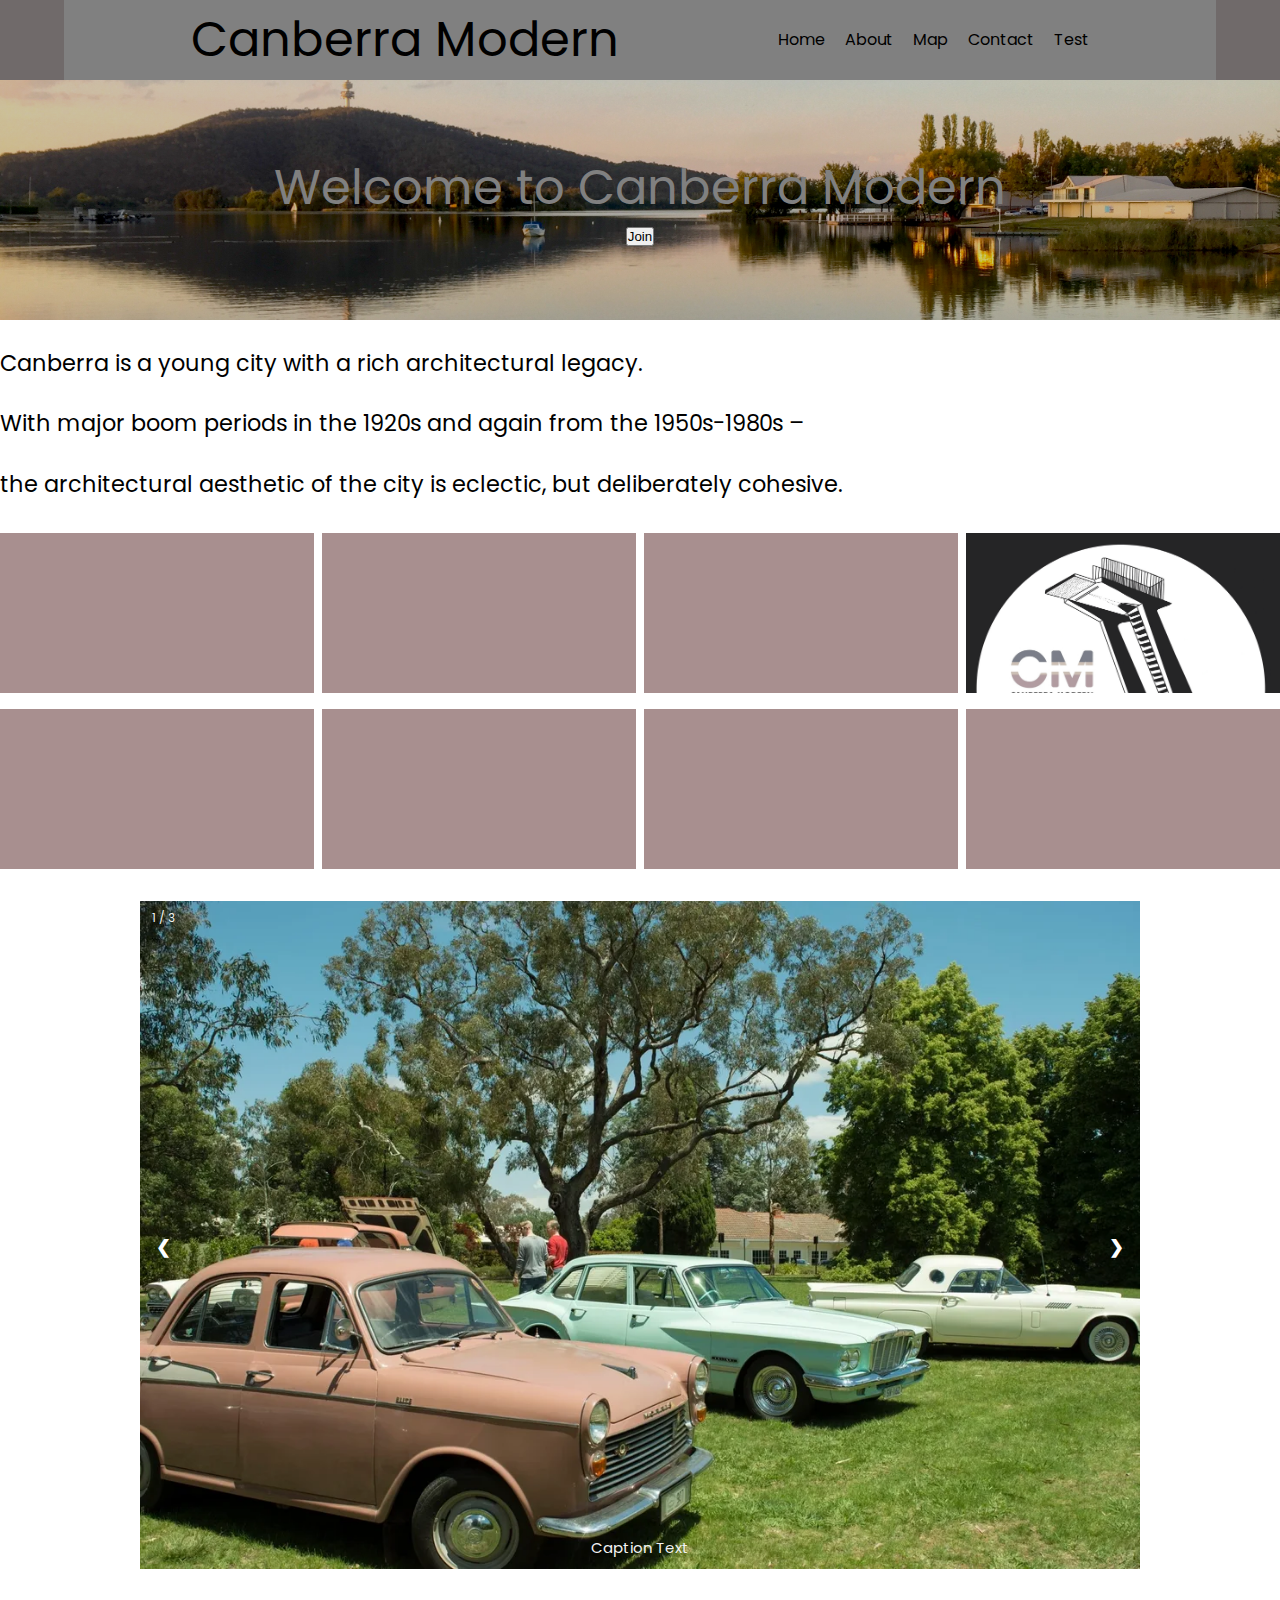
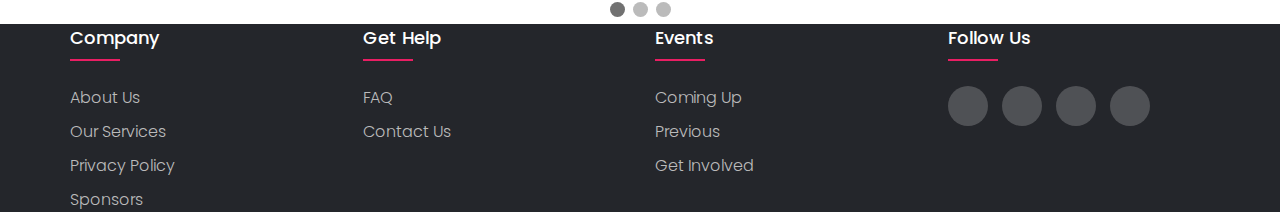
==== index.html @ 0cad4d59 "Project update" ====
<!DOCTYPE html>
<html lang="en">
<head>
    <meta charset="UTF-8">
    <meta name="viewport" content="width=device-width, initial-scale=1.0">
    
    <title>Canberra Modern</title>
    
    <link rel="stylesheet" href="assets/css/reset.css">
    <link rel="stylesheet" href="assets/css/styles.css">


    <link rel="preconnect" href="https://fonts.googleapis.com">
    <link rel="preconnect" href="https://fonts.gstatic.com" crossorigin>
    <link href="https://fonts.googleapis.com/css2?family=Poppins:ital,wght@0,200;0,500;1,500&display=swap" rel="stylesheet">

</head>
<body>
   <header>
    <div class="inner">
        <h1>Canberra Modern</h1>

        <nav>
            <ul>
            <li><a href="index.html">Home</a></li>
            <li><a href="about.html">About</a></li>
            <li><a href="map.html">Map</a></li>
            <li><a href="contact.html">Contact</a></li>
            <li><a href="test.html">Test</a></li>

            </ul>

        </nav>
    </div>



</header>
   

<main>
        
        <div class="hero-image">
            <div class="hero-text">
              <h1 style="color: gray";>Welcome to Canberra Modern</h1>

              <button>Join</button>
            </div>
          </div>

          <div>
          <h2>Canberra is a young city with a rich architectural legacy. </h2>
          <h2>With major boom periods in the 1920s and again from the 1950s-1980s – </h2>
          <h2>the architectural aesthetic of the city is eclectic, but deliberately cohesive. </h2>
        </div>
        <aside>
            <!-- images here-->
            <!--<img src="C:\Users\beckr\Desktop\Front end\test.jpg" alt="Test image 1"> -->
        </aside>
    
      
      
       <!-- the content in the gallery is multi-dimensional (uses both rows and columns), so we can use CSS grid -->
       <div class="gallery">
        <div>
            <h3>University House</h3>
        </div>
        <div>
            <h3>Churchill House</h3>
        </div>
        <div>
            <h3>Urambi Village</h3>
        </div>
        <div class="callam">
            <h3>Callam Offices</h3>
        </div>
        <div>
            <h3>Giralang Primary</h3>
        </div>
        <div>
            <h3>School of Music</h3>
        </div>
        <div>
            <h3>Civic Square</h3>
        </div>
        <div>
            <h3>Colonial Mutual Building</h3>
        </div>
    </div>

<!-- Slideshow container -->
<div class="slideshow-container">

    <!-- Full-width images with number and caption text -->
    <div class="mySlides fade">
      <div class="numbertext">1 / 3</div>
      <img src="assets/images/cars.webp" style="width:100%; ">
      <div class="text">Caption Text</div>
    </div>
  
    <div class="mySlides fade">
      <div class="numbertext">2 / 3</div>
      <img src="assets/images/event1.webp" style="width:100%">
      <div class="text">Caption Two</div>
    </div>
  
    <div class="mySlides fade">
      <div class="numbertext">3 / 3</div>
      <img src="assets/images/event2.webp" style="width:100%">
      <div class="text">Caption Three</div>
    </div>
  
    <!-- Next and previous buttons -->
    <a class="prev" onclick="plusSlides(-1)">&#10094;</a>
    <a class="next" onclick="plusSlides(1)">&#10095;</a>
  </div>
  <br>
  
  <!-- The dots/circles -->
  <div style="text-align:center">
    <span class="dot" onclick="currentSlide(1)"></span>
    <span class="dot" onclick="currentSlide(2)"></span>
    <span class="dot" onclick="currentSlide(3)"></span>
  </div>

  <script>
    let slideIndex = 1;
showSlides(slideIndex);

// Next/previous controls
function plusSlides(n) {
  showSlides(slideIndex += n);
}

// Thumbnail image controls
function currentSlide(n) {
  showSlides(slideIndex = n);
}

function showSlides(n) {
  let i;
  let slides = document.getElementsByClassName("mySlides");
  let dots = document.getElementsByClassName("dot");
  if (n > slides.length) {slideIndex = 1}
  if (n < 1) {slideIndex = slides.length}
  for (i = 0; i < slides.length; i++) {
    slides[i].style.display = "none";
  }
  for (i = 0; i < dots.length; i++) {
    dots[i].className = dots[i].className.replace(" active", "");
  }
  slides[slideIndex-1].style.display = "block";
  dots[slideIndex-1].className += " active";
}
  </script>

    </div>
</main>
</body>

    <footer>
        <footer class="footer">
            <div class="container">
                <div class="row">
                    <div class="footer-col">
                        <h4>company</h4>
                        <ul>
                            <li><a href="#">about us</a></li>
                            <li><a href="#">our services</a></li>
                            <li><a href="#">privacy policy</a></li>
                            <li><a href="#">sponsors</a></li>
                        </ul>
                    </div>
                    <div class="footer-col">
                        <h4>get help</h4>
                        <ul>
                            <li><a href="#">FAQ</a></li>
                            <li><a href="#">contact us</a></li>
                            
                        </ul>
                    </div>
                    <div class="footer-col">
                        <h4>Events</h4>
                        <ul>
                            <li><a href="#">Coming up</a></li>
                            <li><a href="#">previous</a></li>
                            <li><a href="#">get involved</a></li>
                            
                        </ul>
                    </div>
                    <div class="footer-col">
                        <h4>follow us</h4>
                        <div class="social-links">
                            <a href="#"><i class="fab fa-facebook-f"></i></a>
                            <a href="#"><i class="fab fa-twitter"></i></a>
                            <a href="#"><i class="fab fa-instagram"></i></a>
                            <a href="#"><i class="fab fa-linkedin-in"></i></a>
                        </div>
                    </div>
                </div>
            </div>
       </footer>

        
    </footer>

</html>
---- assets/css/styles.css ----
/* set body font size, everything relative to this */
body {
    font-size: 16px;
    font-family: 'Poppins', sans-serif;
}
h1, h2, h3, h4, h5, h6 {
    font-family: 'Poppins', sans-serif;
}

h1 {
    font-size: 3.0em;

}
h2 {
    font-size: 1.4em;
    margin: 1.2em 0;
}
h3 {
    font-size: 1.0em;
    margin: 1.2em 0;
}




header{
    background: #706a6a;
    
    /* justify-content: space-between; */

}
 /* the inner function that is called in index.html */

header .inner{
    display: flex;
    /* background-image: url("C:\Users\beckr\Desktop\Front end\test.jpg");*/
    justify-content: space-evenly;
    gap: 1em;
    height: 5em;
    align-items: center;
    font-family:'Poppins', sans-serif;
}

header nav ul li{
    display: inline;
    margin-left: 1em;

}
header nav ul li a {
    color: rgb(0, 0, 0);
    text-decoration: none; /* removes the link underline */

}
/* function for changing the hover value */
header nav ul li a:hover {
    color: black;
    background-color: beige;
}

    .inner {
        background: grey;
        width: 90%;
        margin: 0 auto;

    }


    /* The hero image */
.hero-image {
    background-image: linear-gradient(rgba(0, 0, 0, 0.2), rgba(0, 0, 0, 0.2)), url(../images/canberra-banner-for-nm.jpg); 
    background-color: lightgray; 
    /* Set a specific height */
    height: 15em;
    
  
    /* Position and center the image to scale nicely on all screens */
    background-position: center;
    background-repeat: no-repeat;
    background-size: cover;
    /* position: relative; */
    display: flex;
    align-items: center;
    justify-content: center;
  }
  
  /* Place text in the middle of the image */
  .hero-text {
    text-align: center;
    position: relative; 
    /*top: 50%;
    left: 50%; */ 
    /* transform: translate(-50%, -50%); */
    color: black;
    
  }



/* CSS Grid - can use percentages, 1fr (fraction) */
.gallery {
    display: grid;
    /* try using different units here... */
    /* if 4 values = 4 columns */
    grid-template-columns: 1fr 1fr 1fr 1fr;  
    column-gap:.5em;
    row-gap: 1em;
    margin: 2em 0;
}
/* make the boxes look nice */
.gallery div {
    background-color: #a88f8f;
    min-height: 10em;
    display: flex;
    align-items: center;
    justify-content: center; 
}


/* set a background image on one of the boxes */
.gallery .callam {
    background-image: url(../images/test.jpg);
    background-repeat: no-repeat;
    background-size: cover;
    /* make the image grayscale */
    filter:grayscale(0.8);
}
/* position the text in the box */
.gallery h3 {
    color: #fff;
    text-align: center;
    /* hide the text */
    display: none;
}
.gallery div:hover {
    /* remove the grayscale flter */
    filter:grayscale(0);
}
.gallery div:hover h3 {
    /* make the text visible again on hovers */
    display: block;
}
.footer{
    Background: rgb(201, 199, 199);
    max-height: 200px;
}



* {box-sizing:border-box}

/* Slideshow container */
.slideshow-container {
  max-width: 1000px;
  position: relative;
  margin: auto;
}

/* Hide the images by default */
.mySlides {
  display: none;
}

/* Next & previous buttons */
.prev, .next {
  cursor: pointer;
  position: absolute;
  top: 50%;
  width: auto;
  margin-top: -22px;
  padding: 16px;
  color: white;
  font-weight: bold;
  font-size: 18px;
  transition: 0.6s ease;
  border-radius: 0 3px 3px 0;
  user-select: none;
}

/* Position the "next button" to the right */
.next {
  right: 0;
  border-radius: 3px 0 0 3px;
}

/* On hover, add a black background color with a little bit see-through */
.prev:hover, .next:hover {
  background-color: rgba(0,0,0,0.8);
}

/* Caption text */
.text {
  color: #f2f2f2;
  font-size: 15px;
  padding: 8px 12px;
  position: absolute;
  bottom: 8px;
  width: 100%;
  text-align: center;
}

/* Number text (1/3 etc) */
.numbertext {
  color: #f2f2f2;
  font-size: 12px;
  padding: 8px 12px;
  position: absolute;
  top: 0;
}

/* The dots/bullets/indicators */
.dot {
  cursor: pointer;
  height: 15px;
  width: 15px;
  margin: 0 2px;
  background-color: #bbb;
  border-radius: 50%;
  display: inline-block;
  transition: background-color 0.6s ease;
}

.active, .dot:hover {
  background-color: #717171;
}

/* Fading animation */
.fade {
  animation-name: fade;
  animation-duration: 1.5s;
}

@keyframes fade {
  from {opacity: .4}
  to {opacity: 1}
}



@import url('https://fonts.googleapis.com/css2?family=Poppins:wght@300;400;500;600;700&display=swap');
body{
	line-height: 1.5;
	font-family: 'Poppins', sans-serif;
}
*{
	margin:0;
	padding:0;
	box-sizing: border-box;
}
.container{
	max-width: 1170px;
	margin:auto;
}
.row{
	display: flex;
	flex-wrap: wrap;
}
ul{
	list-style: none;
}
.footer{
	background-color: #24262b;
    padding: 150px 110;
}
.footer-col{
   width: 25%;
   padding: 0 15px;
}
.footer-col h4{
	font-size: 18px;
	color: #ffffff;
	text-transform: capitalize;
	margin-bottom: 35px;
	font-weight: 500;
	position: relative;
}
.footer-col h4::before{
	content: '';
	position: absolute;
	left:0;
	bottom: -10px;
	background-color: #e91e63;
	height: 2px;
	box-sizing: border-box;
	width: 50px;
}
.footer-col ul li:not(:last-child){
	margin-bottom: 10px;
}
.footer-col ul li a{
	font-size: 16px;
	text-transform: capitalize;
	color: #ffffff;
	text-decoration: none;
	font-weight: 300;
	color: #bbbbbb;
	display: block;
	transition: all 0.3s ease;
}
.footer-col ul li a:hover{
	color: #ffffff;
	padding-left: 8px;
}
.footer-col .social-links a{
	display: inline-block;
	height: 40px;
	width: 40px;
	background-color: rgba(255,255,255,0.2);
	margin:0 10px 10px 0;
	text-align: center;
	line-height: 40px;
	border-radius: 50%;
	color: #ffffff;
	transition: all 0.5s ease;
}
.footer-col .social-links a:hover{
	color: #24262b;
	background-color: #ffffff;
}

/* Media Queries*/

@media screen and (max-width: 500px){
body{
    background-color: green
}
}
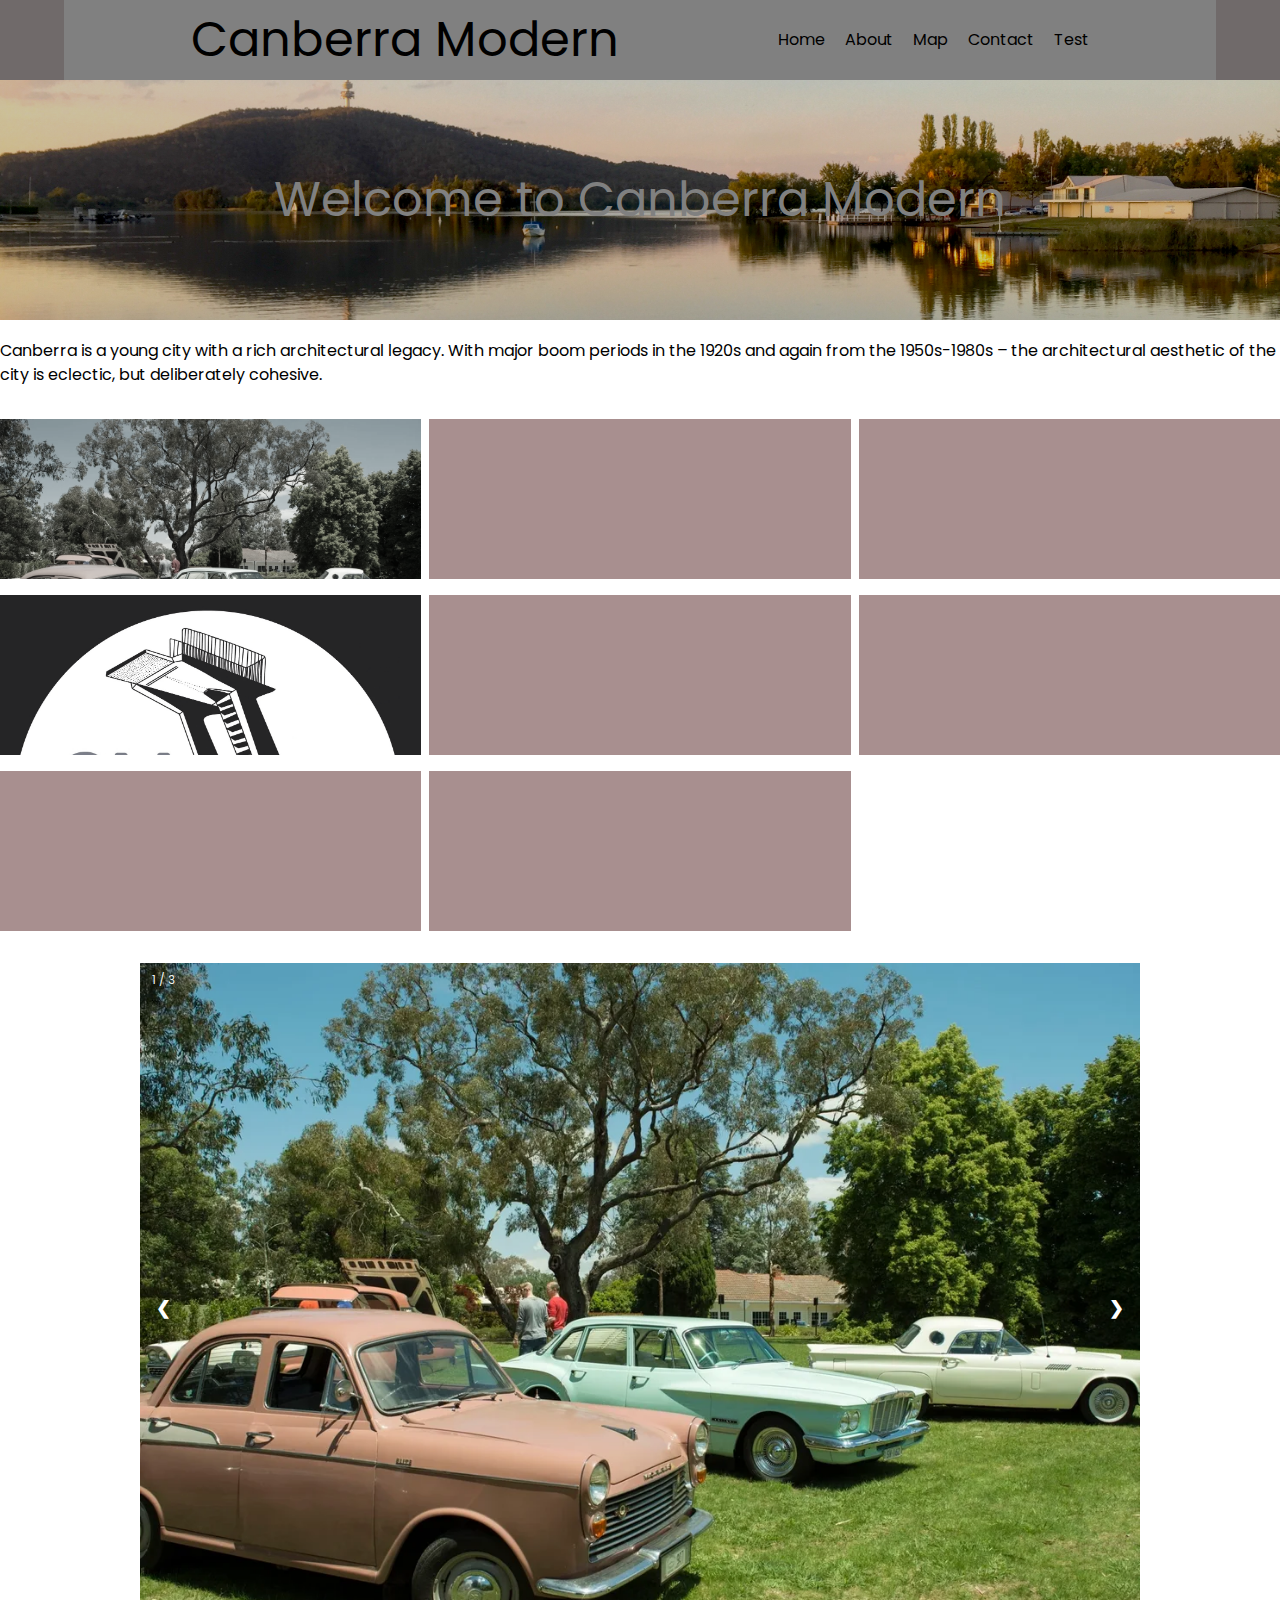
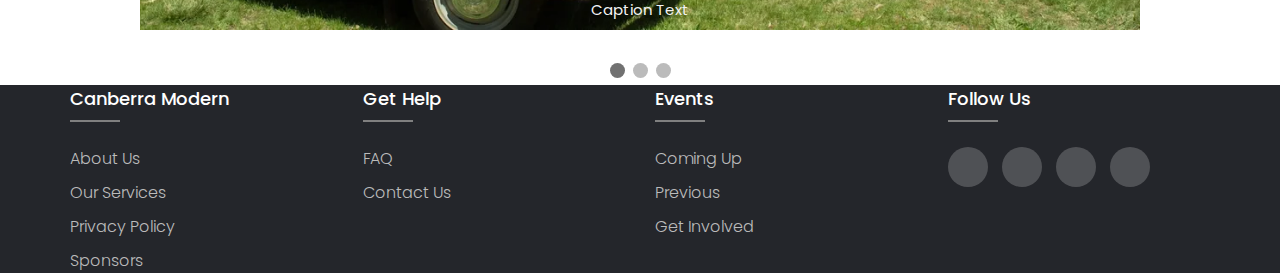
==== commit 2d44522c: "New update" ====
--- a/index.html
+++ b/index.html
@@ -18,6 +18,7 @@
 <body>
    <header>
     <div class="inner">
+        
         <h1>Canberra Modern</h1>
 
         <nav>
@@ -44,14 +45,14 @@
             <div class="hero-text">
               <h1 style="color: gray";>Welcome to Canberra Modern</h1>
 
-              <button>Join</button>
+              <div class="joinbutton"></div>
             </div>
           </div>
 
           <div>
-          <h2>Canberra is a young city with a rich architectural legacy. </h2>
-          <h2>With major boom periods in the 1920s and again from the 1950s-1980s – </h2>
-          <h2>the architectural aesthetic of the city is eclectic, but deliberately cohesive. </h2>
+          <h3>Canberra is a young city with a rich architectural legacy. 
+          With major boom periods in the 1920s and again from the 1950s-1980s – 
+          the architectural aesthetic of the city is eclectic, but deliberately cohesive. </h3>
         </div>
         <aside>
             <!-- images here-->
@@ -62,8 +63,9 @@
       
        <!-- the content in the gallery is multi-dimensional (uses both rows and columns), so we can use CSS grid -->
        <div class="gallery">
-        <div>
-            <h3>University House</h3>
+        <div class="test">
+            
+            <h3><a href="index.html">Callam House</a> </h3>
         </div>
         <div>
             <h3>Churchill House</h3>
@@ -152,6 +154,24 @@
   slides[slideIndex-1].style.display = "block";
   dots[slideIndex-1].className += " active";
 }
+
+// When the user scrolls the page, execute myFunction
+window.onscroll = function() {myFunction()};
+
+// Get the header
+var header = document.getElementById("myHeader");
+
+// Get the offset position of the navbar
+var sticky = header.offsetTop;
+
+// Add the sticky class to the header when you reach its scroll position. Remove "sticky" when you leave the scroll position
+function myFunction() {
+  if (window.pageYOffset > sticky) {
+    header.classList.add("sticky");
+  } else {
+    header.classList.remove("sticky");
+  }
+}
   </script>
 
     </div>
@@ -163,7 +183,7 @@
             <div class="container">
                 <div class="row">
                     <div class="footer-col">
-                        <h4>company</h4>
+                        <h4>Canberra Modern</h4>
                         <ul>
                             <li><a href="#">about us</a></li>
                             <li><a href="#">our services</a></li>
--- a/assets/css/styles.css
+++ b/assets/css/styles.css
@@ -102,7 +102,7 @@
     display: grid;
     /* try using different units here... */
     /* if 4 values = 4 columns */
-    grid-template-columns: 1fr 1fr 1fr 1fr;  
+    grid-template-columns: 1fr 1fr 1fr;  
     column-gap:.5em;
     row-gap: 1em;
     margin: 2em 0;
@@ -125,6 +125,14 @@
     /* make the image grayscale */
     filter:grayscale(0.8);
 }
+
+.gallery .test {
+    background-image: url(../images/cars.jpeg);
+    background-repeat: no-repeat;
+    background-size: cover;
+    /* make the image grayscale */
+    filter:grayscale(0.8);
+}
 /* position the text in the box */
 .gallery h3 {
     color: #fff;
@@ -140,6 +148,13 @@
     /* make the text visible again on hovers */
     display: block;
 }
+.gallery a {
+    display:block;
+    width: 100%;
+    height:100%;
+
+}
+
 .footer{
     Background: rgb(201, 199, 199);
     max-height: 200px;
@@ -279,7 +294,7 @@
 	position: absolute;
 	left:0;
 	bottom: -10px;
-	background-color: #e91e63;
+	background-color: gray;
 	height: 2px;
 	box-sizing: border-box;
 	width: 50px;
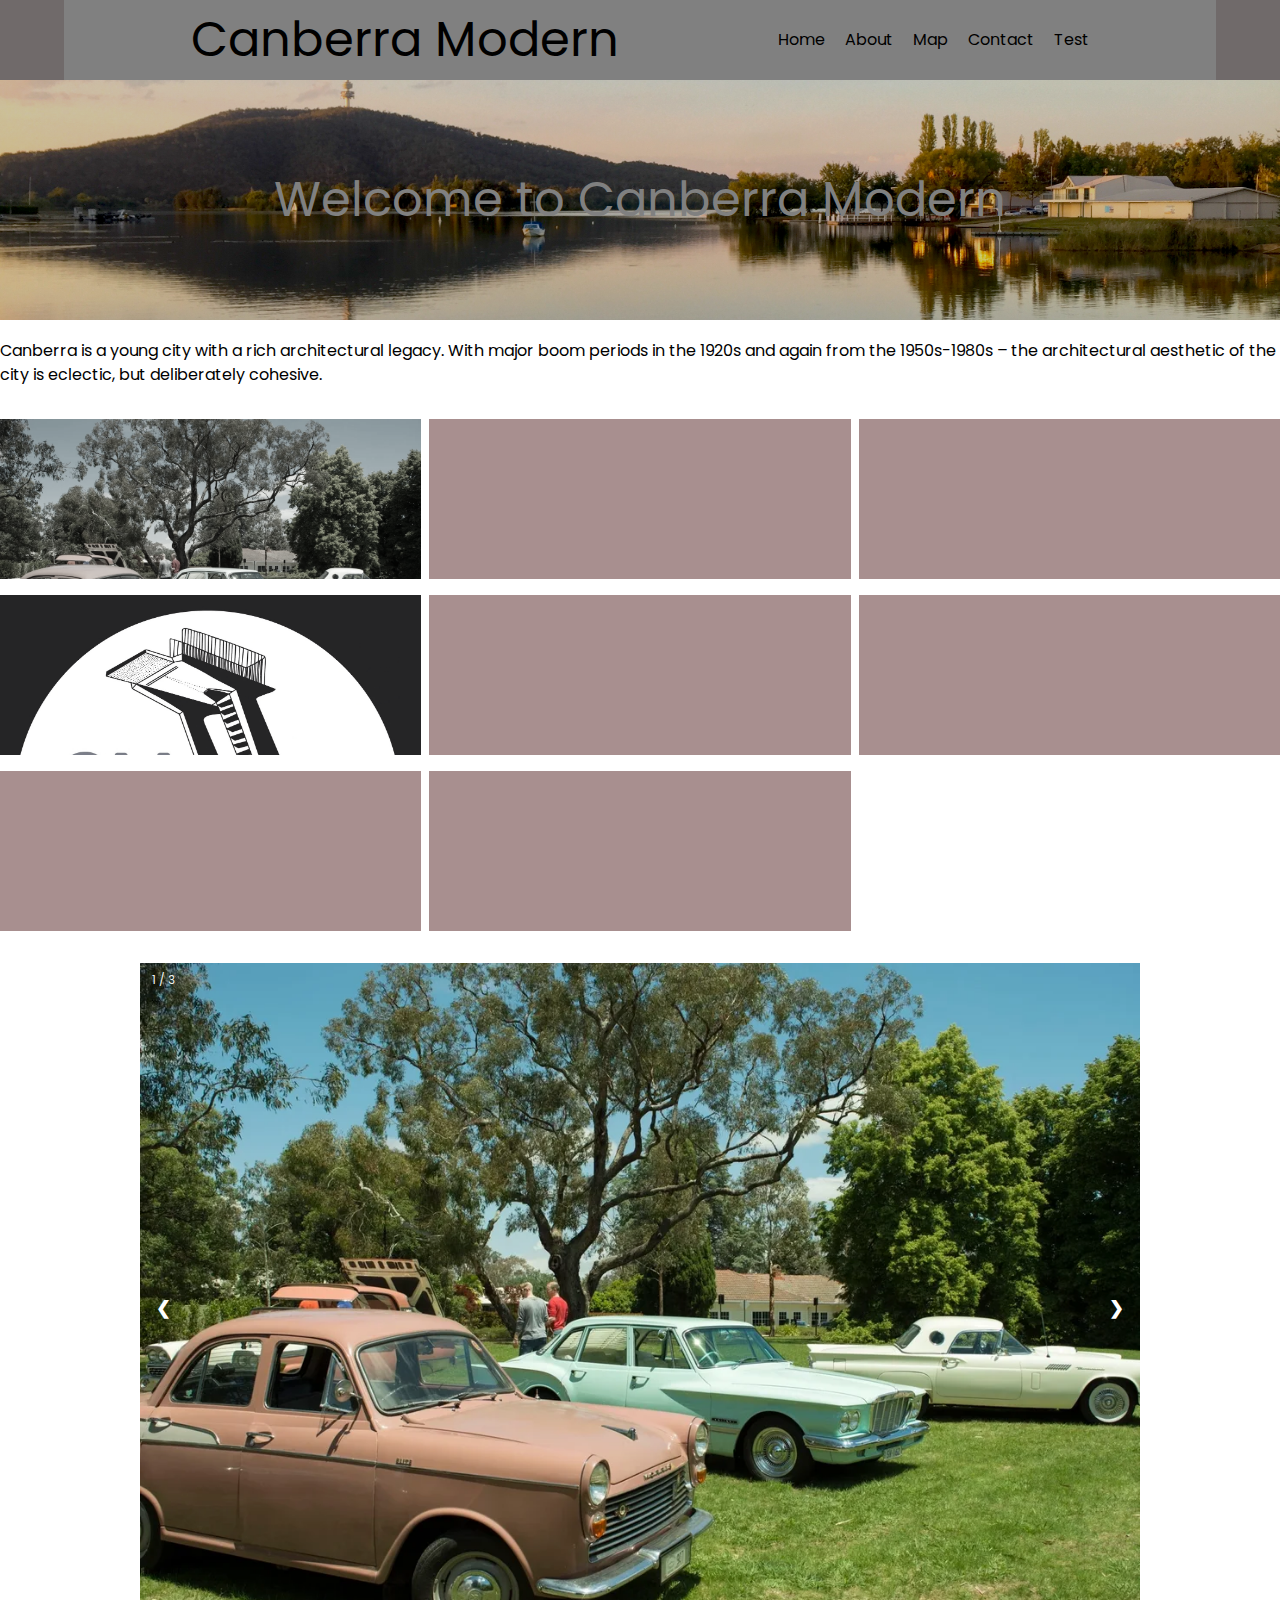
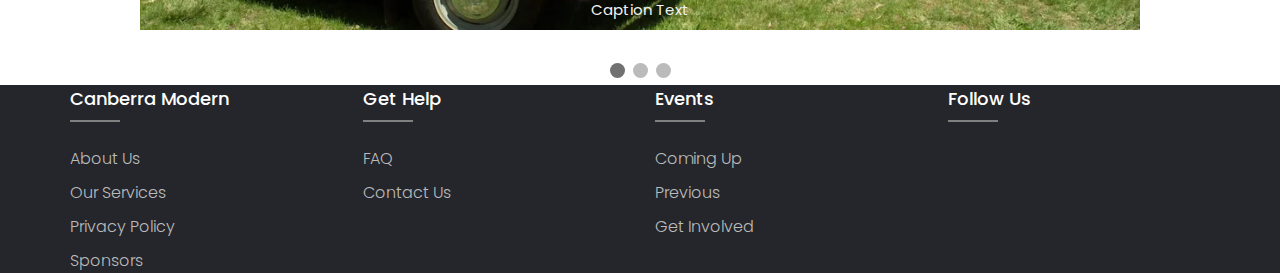
==== commit 5d29942a: "New work" ====
--- a/index.html
+++ b/index.html
@@ -155,23 +155,7 @@
   dots[slideIndex-1].className += " active";
 }
 
-// When the user scrolls the page, execute myFunction
-window.onscroll = function() {myFunction()};
-
-// Get the header
-var header = document.getElementById("myHeader");
-
-// Get the offset position of the navbar
-var sticky = header.offsetTop;
-
-// Add the sticky class to the header when you reach its scroll position. Remove "sticky" when you leave the scroll position
-function myFunction() {
-  if (window.pageYOffset > sticky) {
-    header.classList.add("sticky");
-  } else {
-    header.classList.remove("sticky");
-  }
-}
+
   </script>
 
     </div>
--- a/assets/css/styles.css
+++ b/assets/css/styles.css
@@ -316,6 +316,7 @@
 	color: #ffffff;
 	padding-left: 8px;
 }
+/*
 .footer-col .social-links a{
 	display: inline-block;
 	height: 40px;
@@ -330,9 +331,9 @@
 }
 .footer-col .social-links a:hover{
 	color: #24262b;
-	background-color: #ffffff;
-}
-
+    background-color: #ffffff;
+}
+*/
 /* Media Queries*/
 
 @media screen and (max-width: 500px){
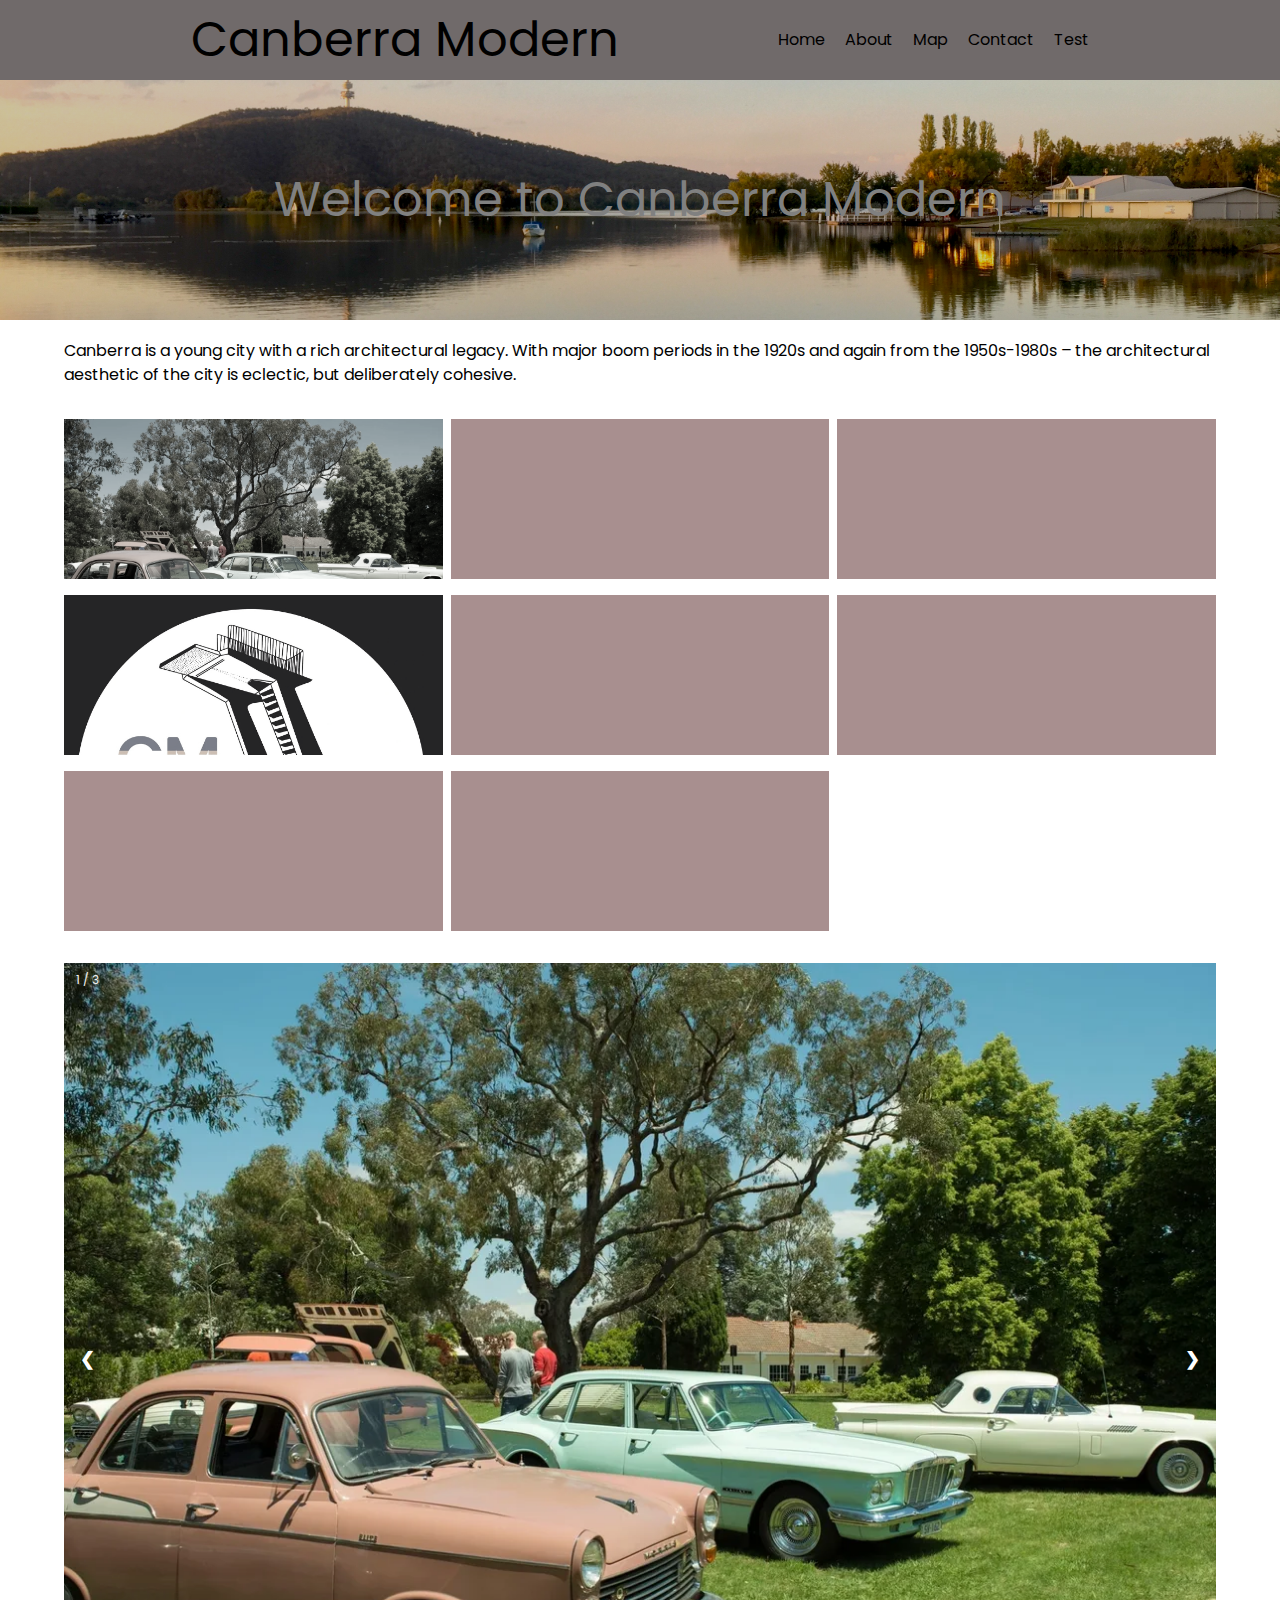
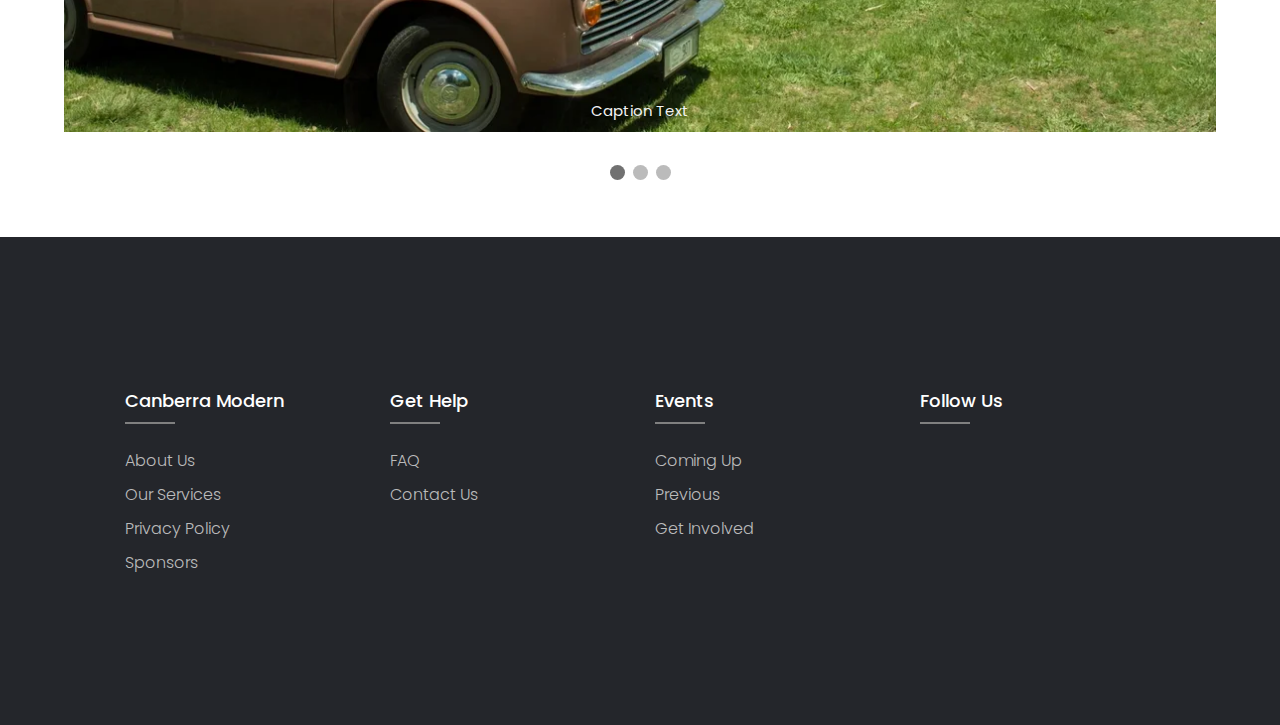
==== commit 5055d41d: "In-class edits" ====
--- a/index.html
+++ b/index.html
@@ -48,6 +48,7 @@
               <div class="joinbutton"></div>
             </div>
           </div>
+          <div class="inner">
 
           <div>
           <h3>Canberra is a young city with a rich architectural legacy. 
@@ -63,10 +64,11 @@
       
        <!-- the content in the gallery is multi-dimensional (uses both rows and columns), so we can use CSS grid -->
        <div class="gallery">
+        <a href="index.html">
         <div class="test">
             
-            <h3><a href="index.html">Callam House</a> </h3>
-        </div>
+            <h3>Callam House</h3>
+        </div></a>
         <div>
             <h3>Churchill House</h3>
         </div>
@@ -159,6 +161,8 @@
   </script>
 
     </div>
+
+</div>
 </main>
 </body>
 
--- a/assets/css/styles.css
+++ b/assets/css/styles.css
@@ -25,9 +25,12 @@
 
 
 header{
-    background: #706a6a;
-    
-    /* justify-content: space-between; */
+  background: #706a6a;
+  /* justify-content: space-between; */
+  position: fixed;
+  height: 80px;
+  width: 100%;
+  z-index: 100;
 
 }
  /* the inner function that is called in index.html */
@@ -58,8 +61,12 @@
     background-color: beige;
 }
 
+main {
+  padding-top: 80px;
+}
+
     .inner {
-        background: grey;
+        /* background: grey; */
         width: 90%;
         margin: 0 auto;
 
@@ -106,6 +113,8 @@
     column-gap:.5em;
     row-gap: 1em;
     margin: 2em 0;
+    /* padding: 1em; */
+    
 }
 /* make the boxes look nice */
 .gallery div {
@@ -114,6 +123,7 @@
     display: flex;
     align-items: center;
     justify-content: center; 
+    
 }
 
 
@@ -124,6 +134,7 @@
     background-size: cover;
     /* make the image grayscale */
     filter:grayscale(0.8);
+    text-decoration: none;
 }
 
 .gallery .test {
@@ -132,10 +143,11 @@
     background-size: cover;
     /* make the image grayscale */
     filter:grayscale(0.8);
+    text-decoration: none;
 }
 /* position the text in the box */
 .gallery h3 {
-    color: #fff;
+    color: black;
     text-align: center;
     /* hide the text */
     display: none;
@@ -143,21 +155,26 @@
 .gallery div:hover {
     /* remove the grayscale flter */
     filter:grayscale(0);
+    text-decoration: none;
 }
 .gallery div:hover h3 {
     /* make the text visible again on hovers */
     display: block;
+    background-color: black;
+    color: white;
+    padding: 1em;
 }
 .gallery a {
     display:block;
     width: 100%;
     height:100%;
+    text-decoration: none;
 
 }
 
 .footer{
-    Background: rgb(201, 199, 199);
-    max-height: 200px;
+    background: rgb(201, 199, 199);
+    /* max-height: 200px; */
 }
 
 
@@ -166,7 +183,7 @@
 
 /* Slideshow container */
 .slideshow-container {
-  max-width: 1000px;
+  /* max-width: 1000px; */
   position: relative;
   margin: auto;
 }
@@ -275,7 +292,8 @@
 }
 .footer{
 	background-color: #24262b;
-    padding: 150px 110;
+    padding: 150px 110px;
+    margin-top: 50px;
 }
 .footer-col{
    width: 25%;
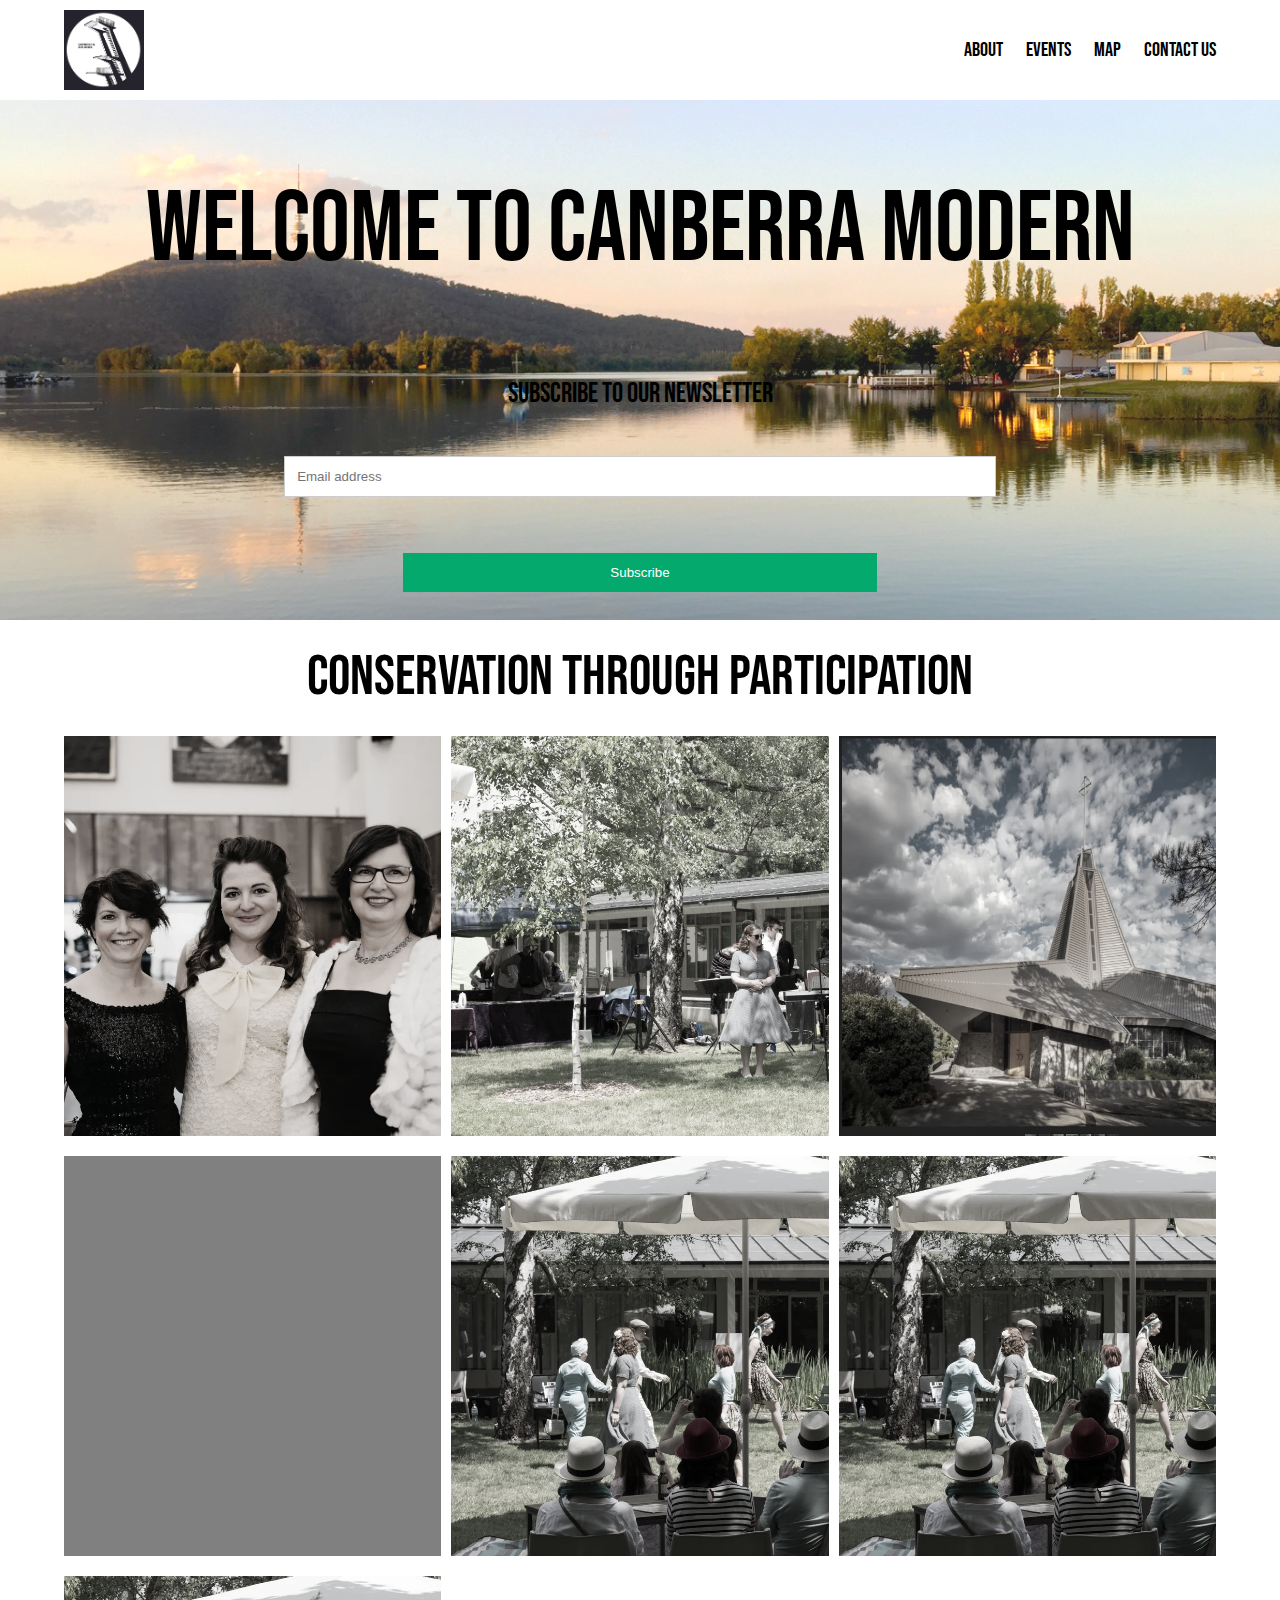
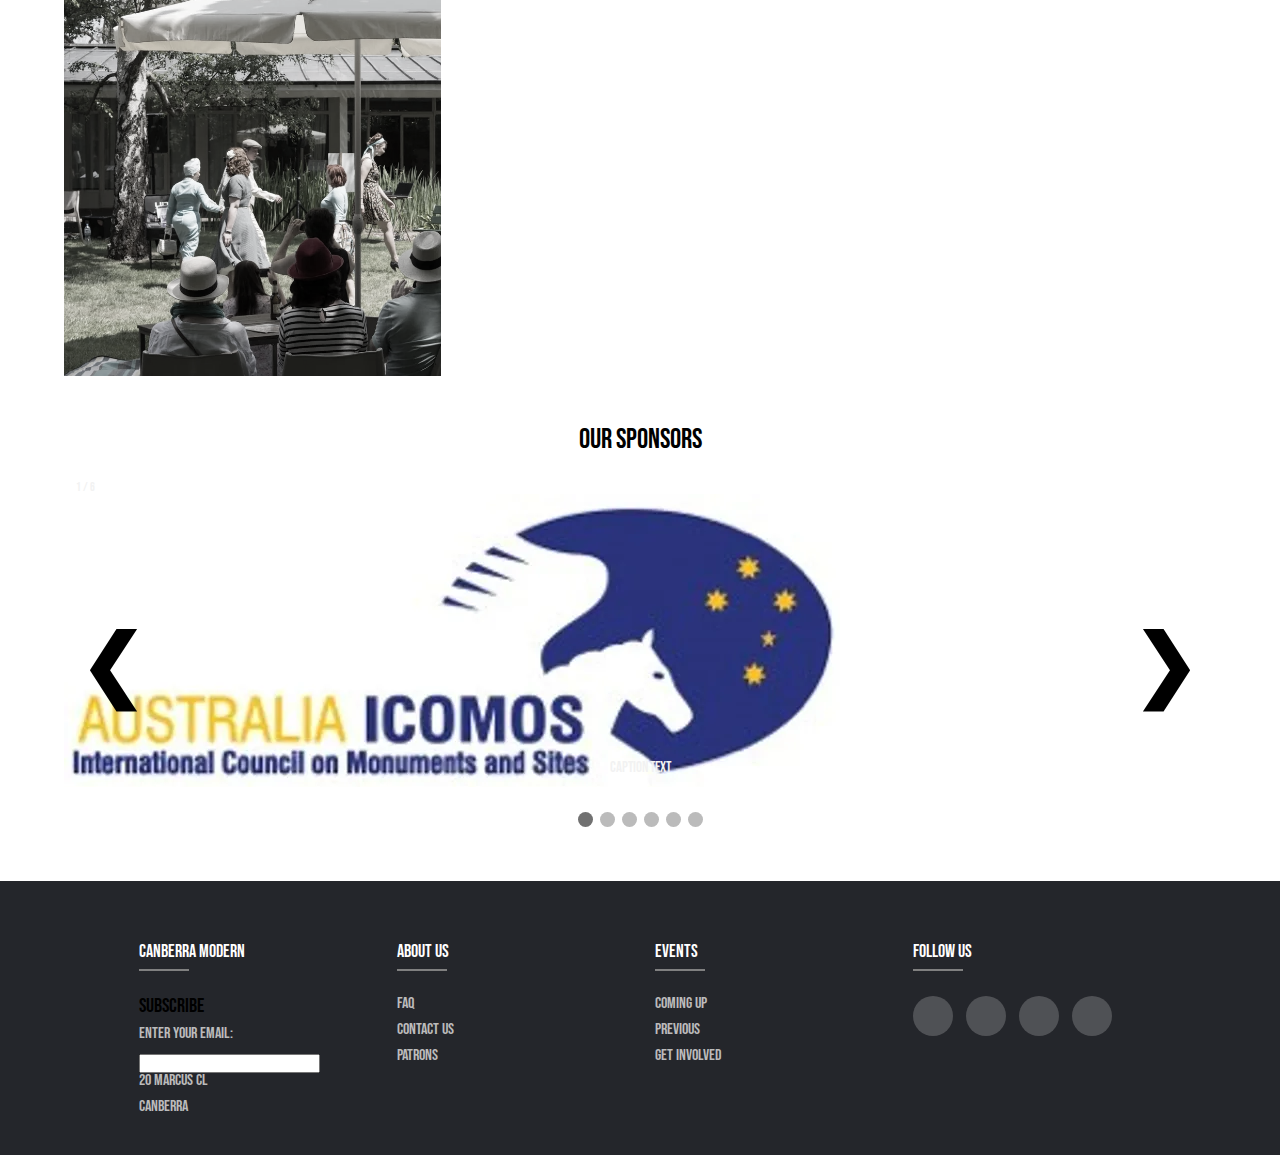
==== commit c3507f38: "Project update" ====
--- a/index.html
+++ b/index.html
@@ -9,31 +9,31 @@
     <link rel="stylesheet" href="assets/css/reset.css">
     <link rel="stylesheet" href="assets/css/styles.css">
 
-
     <link rel="preconnect" href="https://fonts.googleapis.com">
     <link rel="preconnect" href="https://fonts.gstatic.com" crossorigin>
-    <link href="https://fonts.googleapis.com/css2?family=Poppins:ital,wght@0,200;0,500;1,500&display=swap" rel="stylesheet">
+    <link href="https://fonts.googleapis.com/css2?family=Bebas+Neue&display=swap" rel="stylesheet">
+
 
 </head>
 <body>
    <header>
     <div class="inner">
         
-        <h1>Canberra Modern</h1>
+        <img src="assets/images/CleanLogo.png" alt="Logo" style="width:80px;height:80px;">
+        <!-- <h1>Canberra Modern</h1> -->
 
         <nav>
             <ul>
-            <li><a href="index.html">Home</a></li>
-            <li><a href="about.html">About</a></li>
+            <li><a href="about-us.html">About</a></li>
+            <li><a href="events.html">Events</a></li>
             <li><a href="map.html">Map</a></li>
-            <li><a href="contact.html">Contact</a></li>
-            <li><a href="test.html">Test</a></li>
+            <li><a href="contact.html">Contact Us</a></li>
+            <!-- <li><a href="test.html">Test</a></li> -->
 
             </ul>
 
         </nav>
     </div>
-
 
 
 </header>
@@ -43,77 +43,121 @@
         
         <div class="hero-image">
             <div class="hero-text">
-              <h1 style="color: gray";>Welcome to Canberra Modern</h1>
-
-              <div class="joinbutton"></div>
+            
+                <h1>Welcome to Canberra Modern</h1>
+            
+
+             <!-- <form action="action_page.php"> -->
+                <div class="container">
+                  <h2>Subscribe to our Newsletter</h2>
+                </div>
+              
+                <div class="container" style>
+                  <input type="text" placeholder="Email address" name="mail" required>
+                  <!-- <label>
+                    <input type="checkbox" checked="checked" name="subscribe"> Daily Newsletter
+                  </label> -->
+                </div>
+              
+                <div class="container">
+                  <input type="submit" value="Subscribe">
+                </div>
+              </form>
+
+              
             </div>
           </div>
           <div class="inner">
-
+    
           <div>
-          <h3>Canberra is a young city with a rich architectural legacy. 
-          With major boom periods in the 1920s and again from the 1950s-1980s – 
-          the architectural aesthetic of the city is eclectic, but deliberately cohesive. </h3>
-        </div>
-        <aside>
-            <!-- images here-->
-            <!--<img src="C:\Users\beckr\Desktop\Front end\test.jpg" alt="Test image 1"> -->
-        </aside>
-    
-      
-      
+            
+          
+            <div class="center">
+                <h2>Conservation Through Participation</h2>
+               
+          </div>
+                
+
        <!-- the content in the gallery is multi-dimensional (uses both rows and columns), so we can use CSS grid -->
        <div class="gallery">
-        <a href="index.html">
-        <div class="test">
-            
-            <h3>Callam House</h3>
-        </div></a>
-        <div>
-            <h3>Churchill House</h3>
-        </div>
-        <div>
-            <h3>Urambi Village</h3>
-        </div>
-        <div class="callam">
-            <h3>Callam Offices</h3>
-        </div>
-        <div>
-            <h3>Giralang Primary</h3>
-        </div>
-        <div>
-            <h3>School of Music</h3>
-        </div>
-        <div>
-            <h3>Civic Square</h3>
-        </div>
-        <div>
-            <h3>Colonial Mutual Building</h3>
-        </div>
-    </div>
+       
+    
+        <div class="aboutus">
+            <a href="about-us.html">
+            <h3>About Us</h3>
+            </a>
+        
+        </div>
+        <div class="events">
+            <a href="events.html">
+            <h3>Events</h3>
+            </a>
+        </div>
+        <div class="photos">
+            <a href="photos.html">
+            <h3>Photos</h3>
+        </a>
+        </div>
+        <div class="maps">
+            <h3>Map</h3>
+        </div>
+        <div class="sponsors">
+            <h3>Sponsors</h3>
+        </div>
+        <div class="contact">
+            <h3>Contact Us</h3>
+        </div>
+        <div class="patron">
+            <h3>Patrons</h3>
+        </div>
+        
+    </div>
+
+
+    <div class="about-section">
+        <h2>Our Sponsors</h2>
+</div>
 
 <!-- Slideshow container -->
 <div class="slideshow-container">
 
     <!-- Full-width images with number and caption text -->
     <div class="mySlides fade">
-      <div class="numbertext">1 / 3</div>
-      <img src="assets/images/cars.webp" style="width:100%; ">
+      <div class="numbertext">1 / 6</div>
+      <img src="assets/images/AustraliaIcomos.webp" >
       <div class="text">Caption Text</div>
     </div>
   
     <div class="mySlides fade">
-      <div class="numbertext">2 / 3</div>
-      <img src="assets/images/event1.webp" style="width:100%">
+      <div class="numbertext">2 / 6</div>
+      <img src="assets/images/AIA.webp" >
       <div class="text">Caption Two</div>
     </div>
   
     <div class="mySlides fade">
-      <div class="numbertext">3 / 3</div>
-      <img src="assets/images/event2.webp" style="width:100%">
+      <div class="numbertext">3 / 6</div>
+      <img src="assets/images/Design Institute.webp" >
       <div class="text">Caption Three</div>
     </div>
   
+    <div class="mySlides fade">
+        <div class="numbertext">4 / 6</div>
+        <img src="assets/images/UniversityHouse.webp" >
+        <div class="text">Caption Text</div>
+      </div>
+    
+      <div class="mySlides fade">
+        <div class="numbertext">5 / 6</div>
+        <img src="assets/images/TheMill.webp" >
+        <div class="text">Caption Two</div>
+      </div>
+    
+      <div class="mySlides fade">
+        <div class="numbertext">6 / 6</div>
+        <img src="assets/images/GML Heritage.webp">
+        <div class="text">Caption Three</div>
+      </div>
+
     <!-- Next and previous buttons -->
     <a class="prev" onclick="plusSlides(-1)">&#10094;</a>
     <a class="next" onclick="plusSlides(1)">&#10095;</a>
@@ -125,6 +169,9 @@
     <span class="dot" onclick="currentSlide(1)"></span>
     <span class="dot" onclick="currentSlide(2)"></span>
     <span class="dot" onclick="currentSlide(3)"></span>
+    <span class="dot" onclick="currentSlide(4)"></span>
+    <span class="dot" onclick="currentSlide(5)"></span>
+    <span class="dot" onclick="currentSlide(6)"></span>
   </div>
 
   <script>
@@ -173,18 +220,21 @@
                     <div class="footer-col">
                         <h4>Canberra Modern</h4>
                         <ul>
-                            <li><a href="#">about us</a></li>
-                            <li><a href="#">our services</a></li>
-                            <li><a href="#">privacy policy</a></li>
-                            <li><a href="#">sponsors</a></li>
+                            <li>Subscribe</li>
+                            <li></li>
+                            <li><a label for="email">Enter your email:</label></li>
+                            <li><input type="email" id="email" name="email"></li>
+                            <li><a>20 Marcus Cl</a></li>
+                            <li><a>Canberra</a></li>
+                                                       
                         </ul>
                     </div>
                     <div class="footer-col">
-                        <h4>get help</h4>
+                        <h4>About us</h4>
                         <ul>
                             <li><a href="#">FAQ</a></li>
                             <li><a href="#">contact us</a></li>
-                            
+                            <li><a href="#">Patrons</a></li>
                         </ul>
                     </div>
                     <div class="footer-col">
--- a/assets/css/styles.css
+++ b/assets/css/styles.css
@@ -1,34 +1,38 @@
 
 /* set body font size, everything relative to this */
 body {
-    font-size: 16px;
-    font-family: 'Poppins', sans-serif;
+    font-size: 20px;
+    font-family: 'Bebas Neue', sans-serif;
 }
 h1, h2, h3, h4, h5, h6 {
-    font-family: 'Poppins', sans-serif;
+    font-family: 'Bebas Neue', sans-serif;
 }
 
 h1 {
-    font-size: 3.0em;
+    font-size: 5em;
+    margin: 0.8em 0;
 
 }
 h2 {
     font-size: 1.4em;
-    margin: 1.2em 0;
+    
 }
 h3 {
     font-size: 1.0em;
     margin: 1.2em 0;
 }
 
-
+h4{
+font-size: 0.8em;
+margin: 1.2em 0;
+}
 
 
 header{
-  background: #706a6a;
+  background: white;
   /* justify-content: space-between; */
   position: fixed;
-  height: 80px;
+  height: 100px;
   width: 100%;
   z-index: 100;
 
@@ -38,12 +42,13 @@
 header .inner{
     display: flex;
     /* background-image: url("C:\Users\beckr\Desktop\Front end\test.jpg");*/
-    justify-content: space-evenly;
+    justify-content: space-between;
     gap: 1em;
     height: 5em;
     align-items: center;
-    font-family:'Poppins', sans-serif;
-}
+   
+}
+
 
 header nav ul li{
     display: inline;
@@ -58,11 +63,48 @@
 /* function for changing the hover value */
 header nav ul li a:hover {
     color: black;
-    background-color: beige;
-}
+    background-color: gray;
+}
+
+
+.center {
+    
+    display: flex;
+    justify-content: center;
+    align-items: center;
+    /* height: 100px; */
+    /* border: 1px solid gray; */
+    /* padding: 3em; */
+    font-size: 2em;
+    text-align: center;
+    
+    
+  }
+
+
+  .left {
+
+    /* display: flex; */
+    justify-content: center;
+    align-items: center;
+    vertical-align: center;
+    /* height: 100px; */
+    /* border: 1px solid gray; */
+    /* padding-top: 90px; */
+    padding: 1em;
+    padding-left: 3em;
+    padding-right: 4em;
+    font-size: 1em;
+    /* text-align: left; */
+    /* float:left; */
+  }
+
+    
+    
+  
 
 main {
-  padding-top: 80px;
+  padding-top: 100px;
 }
 
     .inner {
@@ -75,10 +117,10 @@
 
     /* The hero image */
 .hero-image {
-    background-image: linear-gradient(rgba(0, 0, 0, 0.2), rgba(0, 0, 0, 0.2)), url(../images/canberra-banner-for-nm.jpg); 
+    background-image: linear-gradient(rgba(255, 255, 255, 0.1), rgba(255, 255, 255, 0.1)), url(../images/canberra-banner-for-nm.jpg); 
     background-color: lightgray; 
+    
     /* Set a specific height */
-    height: 15em;
     
   
     /* Position and center the image to scale nicely on all screens */
@@ -89,19 +131,72 @@
     display: flex;
     align-items: center;
     justify-content: center;
+    margin-bottom: 1.5em;
   }
   
   /* Place text in the middle of the image */
   .hero-text {
     text-align: center;
     position: relative; 
-    /*top: 50%;
-    left: 50%; */ 
-    /* transform: translate(-50%, -50%); */
     color: black;
     
   }
 
+  
+/* Style the form element with a border around it */
+form {
+    border: 4px solid #f1f1f1;
+  }
+  
+  /* Add some padding and a grey background color to containers */
+  .container {
+    padding: 2px;
+    /*background-color: #f1f1f1;*/
+  }
+  
+  /* Style the input elements and the submit button */
+  input[type=text], input[type=submit] {
+    width: 75%;
+    padding: 12px;
+    margin: 8px 0;
+    display: inline-block;
+    border: 1px solid #ccc;
+    
+  }
+  
+  
+  /* Style the submit button */
+  input[type=submit] {
+    background-color: #04AA6D;
+    color: white;
+    width: 50%;
+    border: none;
+  }
+  
+  input[type=submit]:hover {
+    opacity: 0.8;
+  }
+  
+
+  .row {
+    display: flex;
+    flex-wrap: wrap;
+    padding: 0 4px;
+  }
+  
+  /* Create four equal columns that sits next to each other */
+  .column {
+    flex: 100%;
+    max-width: 100%;
+    padding: 0 4px;
+  }
+  
+  .column img {
+    margin-top: 8px;
+    vertical-align: middle;
+    max-width: 24%;
+  }
+  
 
 
 /* CSS Grid - can use percentages, 1fr (fraction) */
@@ -112,24 +207,32 @@
     grid-template-columns: 1fr 1fr 1fr;  
     column-gap:.5em;
     row-gap: 1em;
-    margin: 2em 0;
+    margin: 1.5em 0;
     /* padding: 1em; */
     
 }
 /* make the boxes look nice */
 .gallery div {
-    background-color: #a88f8f;
-    min-height: 10em;
+    background-color: gray;
+    min-height: 20em;
     display: flex;
     align-items: center;
     justify-content: center; 
-    
-}
-
+
+}
 
 /* set a background image on one of the boxes */
-.gallery .callam {
-    background-image: url(../images/test.jpg);
+.gallery .aboutus {
+    background-image: url(../images/aboutus.webp);
+    background-repeat: no-repeat;
+    background-size:cover;
+    /* make the image grayscale */
+    filter:grayscale(0.8);
+    text-decoration: none;
+}
+
+.gallery .events {
+    background-image: url(../images/event1.webp);
     background-repeat: no-repeat;
     background-size: cover;
     /* make the image grayscale */
@@ -137,19 +240,55 @@
     text-decoration: none;
 }
 
-.gallery .test {
-    background-image: url(../images/cars.jpeg);
+.gallery .photos {
+    background-image: url(../images/building1.webp);
     background-repeat: no-repeat;
     background-size: cover;
     /* make the image grayscale */
     filter:grayscale(0.8);
     text-decoration: none;
 }
+.gallery .contact {
+    background-image: url(../images/event2.webp);
+    background-repeat: no-repeat;
+    background-size: cover;
+    /* make the image grayscale */
+    filter:grayscale(0.8);
+    text-decoration: none;
+}
+.gallery .sponsors {
+    background-image: url(../images/event2.webp);
+    background-repeat: no-repeat;
+    background-size: cover;
+    /* make the image grayscale */
+    filter:grayscale(0.8);
+    text-decoration: none;
+}
+.gallery .patron {
+    background-image: url(../images/event2.webp);
+    background-repeat: no-repeat;
+    background-size: cover;
+    /* make the image grayscale */
+    filter:grayscale(0.8);
+    text-decoration: none;
+}
+
+
+.gallery .special {
+    
+    background-image: url(../images/event2.webp);
+    background-repeat: no-repeat;
+    background-size: cover;
+    /* make the image grayscale */
+    filter:grayscale(0.8);
+    text-decoration: none;
+    float:left;
+}
+
+
+
 /* position the text in the box */
 .gallery h3 {
-    color: black;
-    text-align: center;
-    /* hide the text */
     display: none;
 }
 .gallery div:hover {
@@ -159,10 +298,13 @@
 }
 .gallery div:hover h3 {
     /* make the text visible again on hovers */
-    display: block;
+      display: block;
     background-color: black;
     color: white;
     padding: 1em;
+    margin-top: 60%;
+    text-align: center;
+
 }
 .gallery a {
     display:block;
@@ -172,25 +314,184 @@
 
 }
 
-.footer{
-    background: rgb(201, 199, 199);
-    /* max-height: 200px; */
-}
-
-
-
-* {box-sizing:border-box}
+.gallery2{
+    display: grid;
+    /* try using different units here... */
+    /* if 4 values = 4 columns */
+    grid-template-columns: 1fr 1fr;
+    justify-content: center;
+    column-gap:.5em;
+    row-gap: 1em;
+    margin: 1.5em 0;
+       
+}
+
+.gallery2-div{
+    display: grid;         /* new; nested grid container */
+    grid-template-columns: 1fr 1fr;
+    grid-template-rows: auto auto auto;
+    /* background-color: orange; */
+    /* color: #fff; */
+    /* border-radius: 5px; */
+    /* font-size: 150%; */
+  }
+  
+  .gallery2-div img {
+    
+    align-self: bottom;    /* vertical centering */
+    width: 100px;
+  }
+  
+  .gallery2-div :not(img) {
+    grid-column: 2;
+  }
+
+  /* Style the buttons */
+  .btn {
+    border: none;
+    outline: none;
+    padding: 10px 16px;
+    background-color: #f1f1f1;
+    cursor: pointer;
+    font-size: 18px;
+  }
+  
+  .btn:hover {
+    background-color: #ddd;
+  }
+  
+  .btn.active {
+    background-color: #666;
+    color: white;
+  }
+
+/* Breadcrumb - Style the list */
+ul.breadcrumb {
+    padding-top: 40px;
+    /* padding: 10px 16px; */
+    list-style: none;
+    background-color: white;
+  }
+  
+  /* Display list items side by side */
+  ul.breadcrumb li {
+    display: inline;
+    font-size: 18px;
+  }
+  
+  /* Add a slash symbol (/) before/behind each list item */
+  ul.breadcrumb li+li:before {
+    padding: 1px;
+    color: black;
+    content: "/\00a0";
+  }
+  
+  /* Add a color to all links inside the list */
+  ul.breadcrumb li a {
+    color: black;
+    text-decoration: none;
+  }
+  
+  /* Add a color on mouse-over */
+  ul.breadcrumb li a:hover {
+    color: gray;
+    text-decoration: underline;
+  }
+
+
+
+
+.text-block{
+    background-color: white;
+    /* min-height: 20em; */
+    display: flex;
+    align-items: end;
+    justify-content: below;
+    padding: 2em;
+    min-width: 5em;  
+}
+.text-block :right{
+    background-color: white;
+    /* min-height: 20em; */
+    display: flex;
+    align-items: right;
+    justify-content: center;
+    padding: 2em;
+    min-width: 5em;  
+}
+
+
+/*Testing the About us Page*/
+*, *:before, *:after {
+    box-sizing: inherit;
+  }
+
+.column2 {
+    float: left;
+    width: 33.3%;
+    margin-bottom: 16px;
+    padding: 1em 1em;
+  }
+  
+  .card {
+    /* box-shadow: 0 4px 8px 0 rgba(0, 0, 0, 0.2); */
+    margin: 8px;
+  }
+  
+  .about-section {
+    padding: 1em;
+    text-align: center;
+  }
+  
+  .container {
+    padding: 1em;
+  }
+  
+  .container::after, .row::after {
+    content: "";
+    clear: both;
+    display: table;
+  }
+  
+  .title {
+    color: grey;
+  }
+  
+  .button {
+    border: none;
+    outline: 0;
+    display: inline-block;
+    padding: 8px;
+    color: white;
+    background-color: #000;
+    text-align: center;
+    cursor: pointer;
+    width: 100%;
+  }
+  
+  .button:hover {
+    background-color: #555;
+  }
 
 /* Slideshow container */
 .slideshow-container {
   /* max-width: 1000px; */
+  padding-top: 1em;
   position: relative;
   margin: auto;
+
 }
 
 /* Hide the images by default */
 .mySlides {
-  display: none;
+  display: flex;
+
+}
+.mySlides img {
+    max-width: 100%;
+    align-items: center;
+    
+    
 }
 
 /* Next & previous buttons */
@@ -201,9 +502,9 @@
   width: auto;
   margin-top: -22px;
   padding: 16px;
-  color: white;
+  color: black;
   font-weight: bold;
-  font-size: 18px;
+  font-size: 80px;
   transition: 0.6s ease;
   border-radius: 0 3px 3px 0;
   user-select: none;
@@ -217,7 +518,7 @@
 
 /* On hover, add a black background color with a little bit see-through */
 .prev:hover, .next:hover {
-  background-color: rgba(0,0,0,0.8);
+  background-color: rgba(247, 243, 243, 0.8);
 }
 
 /* Caption text */
@@ -267,20 +568,88 @@
   to {opacity: 1}
 }
 
-
-
-@import url('https://fonts.googleapis.com/css2?family=Poppins:wght@300;400;500;600;700&display=swap');
-body{
-	line-height: 1.5;
-	font-family: 'Poppins', sans-serif;
-}
+/* Calendar Function */
+
+/* Month header */
+.month {
+    padding: 20px 25px;
+    width: 100%;
+    background: gray;
+    text-align: center;
+  }
+  
+  /* Month list */
+  .month ul {
+    margin: 0;
+    padding: 0;
+  }
+  
+  .month ul li {
+    color: white;
+    font-size: 30px;
+    text-transform: uppercase;
+    letter-spacing: 4px;
+  }
+  
+  /* Previous button inside month header */
+  .month .prev {
+    float: left;
+    padding-top: 10px;
+  }
+  
+  /* Next button */
+  .month .next {
+    float: right;
+    padding-top: 10px;
+  }
+  
+  /* Weekdays (Mon-Sun) */
+  .weekdays {
+    margin: 0;
+    padding: 10px 0;
+    background-color:#ddd;
+  }
+  
+  .weekdays li {
+    display: inline-block;
+    width: 13.6%;
+    color: #666;
+    text-align: center;
+  }
+  
+  /* Days (1-31) */
+  .days {
+    padding: 10px 0;
+    background: #eee;
+    margin: 0;
+  }
+  
+  .days li {
+    list-style-type: none;
+    display: inline-block;
+    width: 13.6%;
+    text-align: center;
+    margin-bottom: 10px;
+    font-size:20px;
+    color: #777;
+  }
+  
+  /* Highlight the "current" day */
+  .days li .active {
+    padding: 5px;
+    background: #1abc9c;
+    color: white !important
+  }
+
+
+/* Footer code */
 *{
 	margin:0;
 	padding:0;
 	box-sizing: border-box;
 }
 .container{
-	max-width: 1170px;
+	/* max-width: 1170px; */
 	margin:auto;
 }
 .row{
@@ -292,7 +661,7 @@
 }
 .footer{
 	background-color: #24262b;
-    padding: 150px 110px;
+    padding: 1em 5em;
     margin-top: 50px;
 }
 .footer-col{
@@ -320,6 +689,7 @@
 .footer-col ul li:not(:last-child){
 	margin-bottom: 10px;
 }
+
 .footer-col ul li a{
 	font-size: 16px;
 	text-transform: capitalize;
@@ -334,7 +704,7 @@
 	color: #ffffff;
 	padding-left: 8px;
 }
-/*
+
 .footer-col .social-links a{
 	display: inline-block;
 	height: 40px;
@@ -351,11 +721,55 @@
 	color: #24262b;
     background-color: #ffffff;
 }
-*/
+
+
+
+
 /* Media Queries*/
 
 @media screen and (max-width: 500px){
 body{
     background-color: green
 }
+.gallery {
+    grid-template-columns: 1fr;
+}
+.gallery h3 {
+    display: block;
+}
+.column {
+    flex: 100%;
+    max-width: 100%;
+  }
+  .center{
+    font-size: 14px;
+  }
+  h1{
+    font-size: 3em;
+  }
+  .gallery div:hover {
+   
+    text-decoration: none;
+}
+.gallery div:hover h3 {
+    /* make the text visible again on hovers */
+      display: block;
+    background-color: black;
+    color: white;
+    padding: 1em;
+    margin-top: 60%;
+    text-align: center;
+
+}
+.column2 {
+    width: 100%;
+    grid-template-columns: 1fr;
+    display: block;
+    
+  }
+
+  .footer-col{
+    width: 100%;
+    padding: 0 15px;
+ }
 }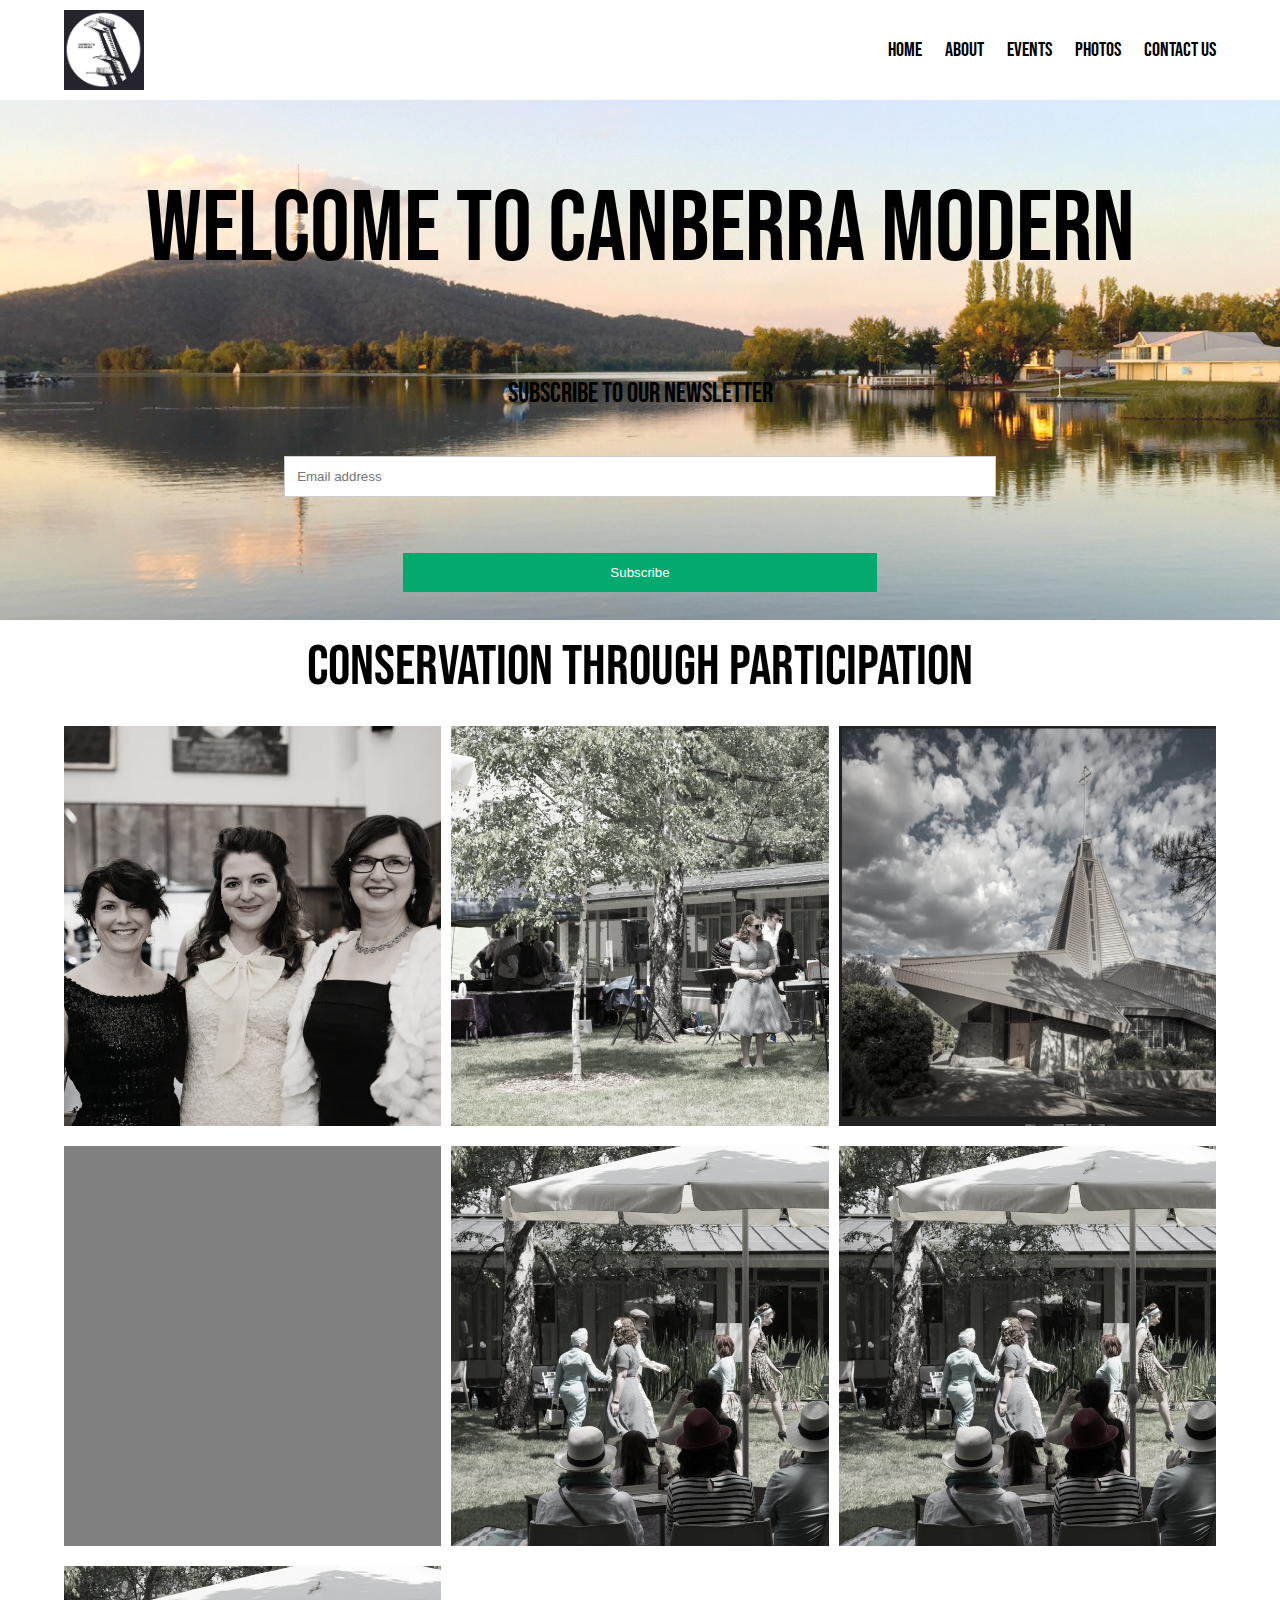
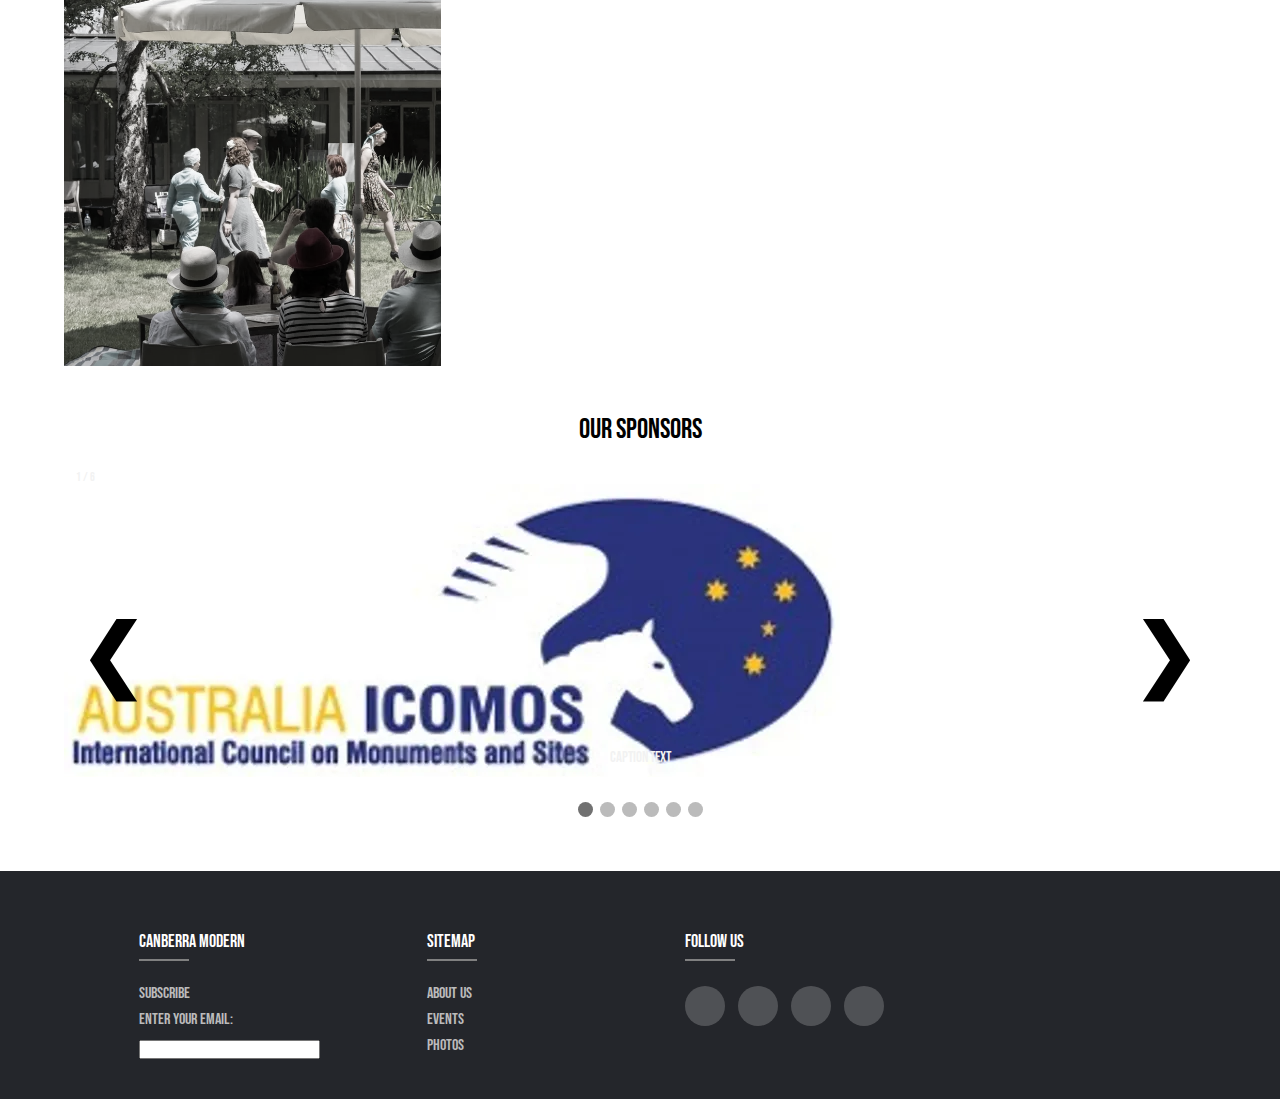
==== commit 0f9bffde: "More updates" ====
--- a/index.html
+++ b/index.html
@@ -24,9 +24,10 @@
 
         <nav>
             <ul>
+            <li><a href="index.html">Home</a></li>
             <li><a href="about-us.html">About</a></li>
             <li><a href="events.html">Events</a></li>
-            <li><a href="map.html">Map</a></li>
+            <li><a href="photos.html">Photos</a></li>
             <li><a href="contact.html">Contact Us</a></li>
             <!-- <li><a href="test.html">Test</a></li> -->
 
@@ -76,7 +77,8 @@
                 <h2>Conservation Through Participation</h2>
                
           </div>
-                
+       
+         
 
        <!-- the content in the gallery is multi-dimensional (uses both rows and columns), so we can use CSS grid -->
        <div class="gallery">
@@ -220,29 +222,28 @@
                     <div class="footer-col">
                         <h4>Canberra Modern</h4>
                         <ul>
-                            <li>Subscribe</li>
+                            <li><a>Subscribe</a></li>
                             <li></li>
                             <li><a label for="email">Enter your email:</label></li>
                             <li><input type="email" id="email" name="email"></li>
-                            <li><a>20 Marcus Cl</a></li>
-                            <li><a>Canberra</a></li>
+
                                                        
                         </ul>
                     </div>
                     <div class="footer-col">
-                        <h4>About us</h4>
                         <ul>
-                            <li><a href="#">FAQ</a></li>
-                            <li><a href="#">contact us</a></li>
-                            <li><a href="#">Patrons</a></li>
+                            <li>
+
+                            </li>
                         </ul>
-                    </div>
-                    <div class="footer-col">
-                        <h4>Events</h4>
+
+                    </div>
+                    <div class="footer-col">
+                        <h4>Sitemap</h4>
                         <ul>
-                            <li><a href="#">Coming up</a></li>
-                            <li><a href="#">previous</a></li>
-                            <li><a href="#">get involved</a></li>
+                            <li><a href="about-us.html">About Us</a></li>
+                            <li><a href="events.html">Events</a></li>
+                            <li><a href="photos.html">Photos</a></li>
                             
                         </ul>
                     </div>
--- a/assets/css/styles.css
+++ b/assets/css/styles.css
@@ -131,7 +131,7 @@
     display: flex;
     align-items: center;
     justify-content: center;
-    margin-bottom: 1.5em;
+    margin-bottom: 1em;
   }
   
   /* Place text in the middle of the image */
